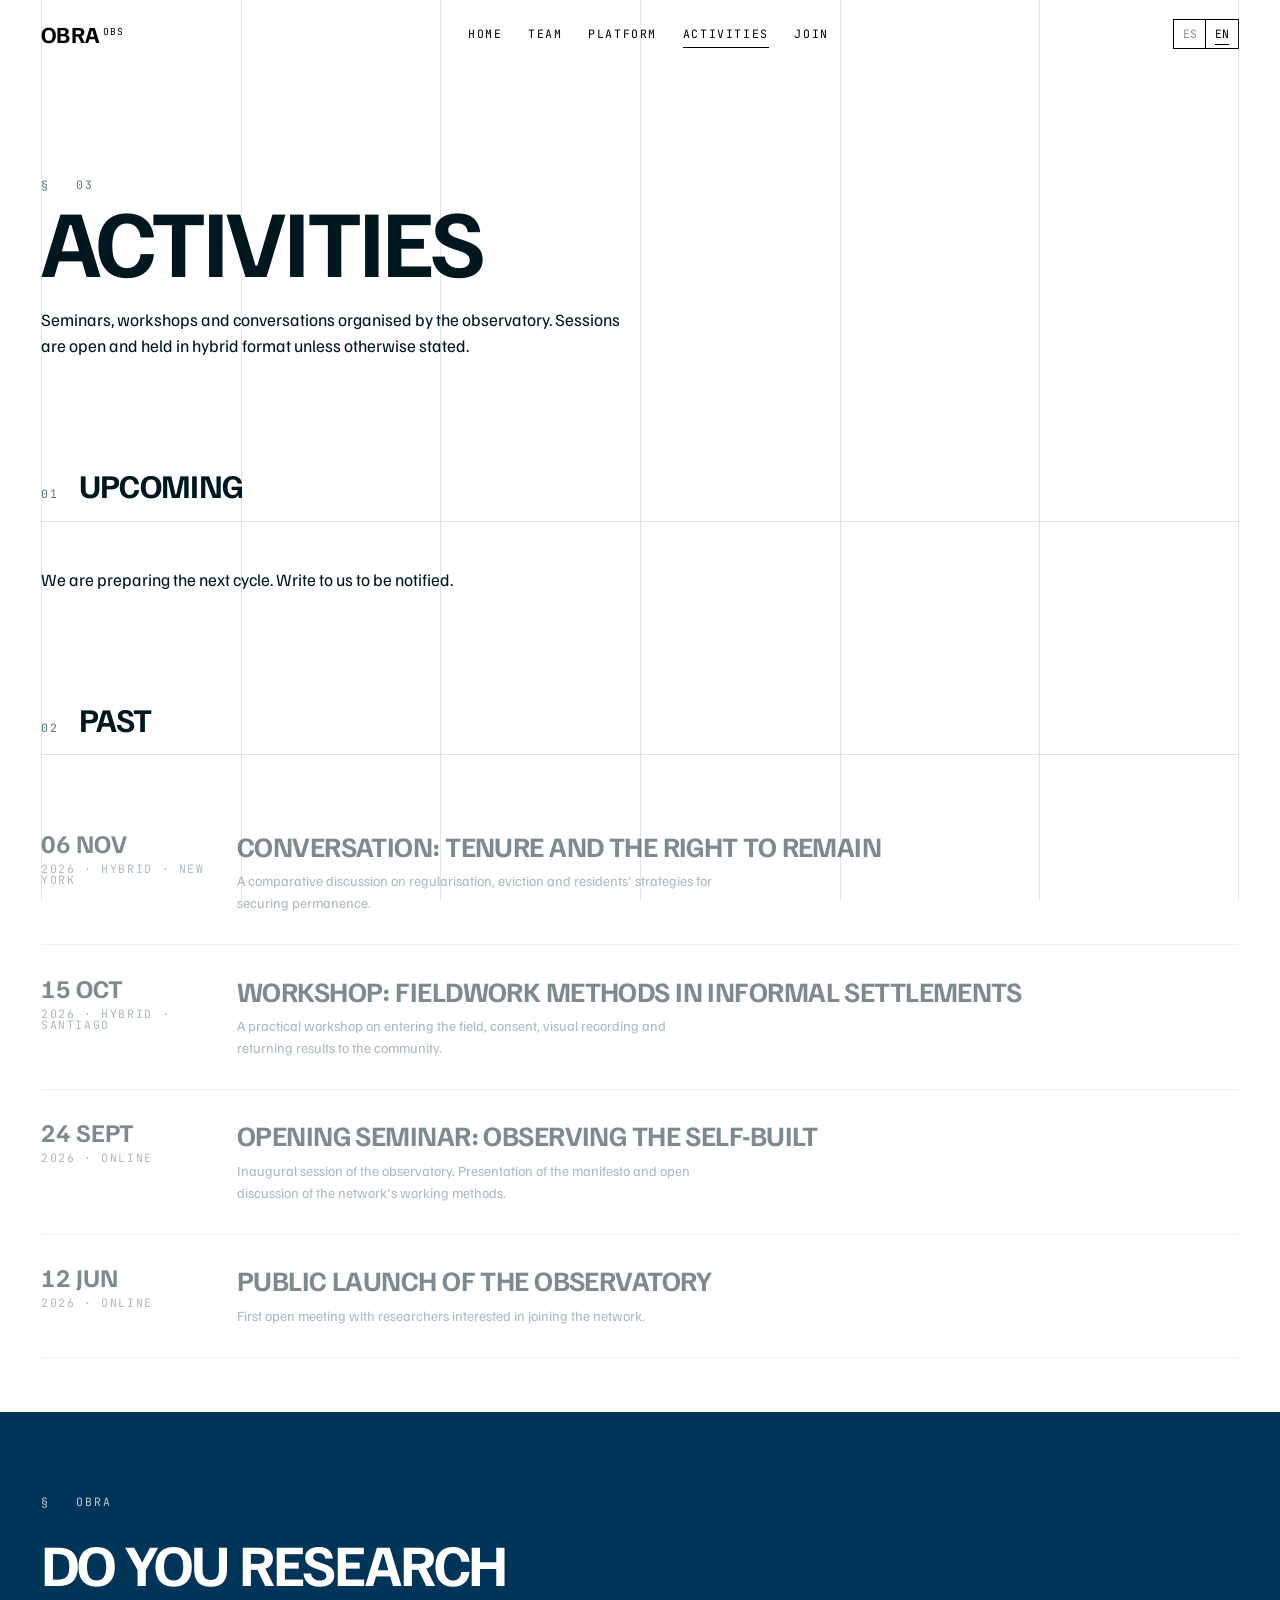
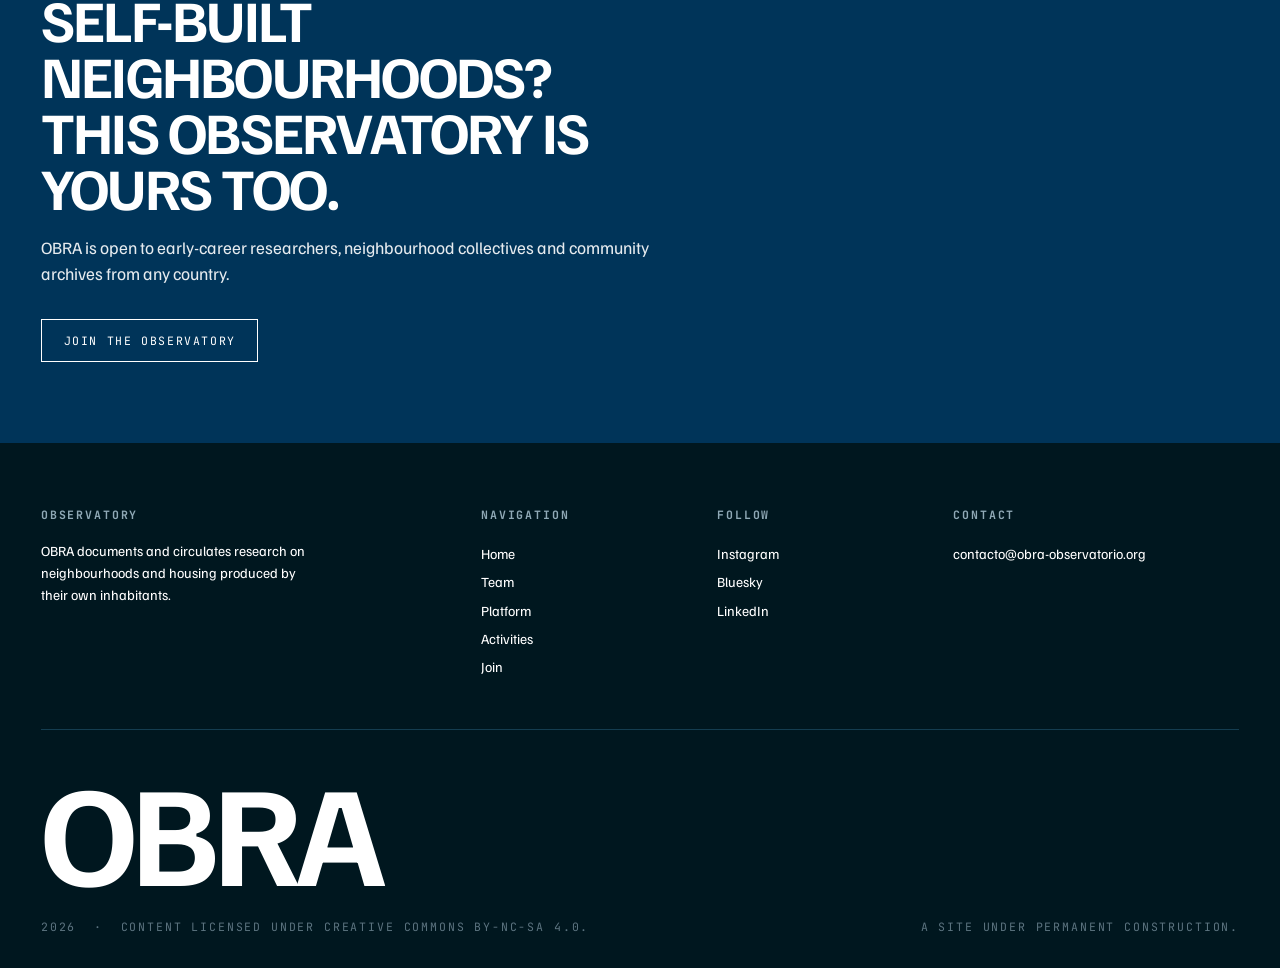
==== actividades.html @ f78a41e7 "Add files via upload" ====
<!DOCTYPE html>
<html lang="es">
<head>
  <meta charset="utf-8">
  <meta name="viewport" content="width=device-width, initial-scale=1">
  <title>Actividades · OBRA</title>
  <meta name="description" content="Seminarios, talleres y conversatorios del observatorio OBRA.">
  <meta name="theme-color" content="#00171F">
  <meta property="og:type" content="website">
  <meta property="og:title" content="Actividades · OBRA">
  <meta property="og:description" content="Seminarios, talleres y conversatorios del observatorio OBRA.">
  <meta property="og:site_name" content="OBRA">
  <link rel="icon" href="data:image/svg+xml,%3Csvg xmlns=%27http://www.w3.org/2000/svg%27 viewBox=%270 0 100 100%27%3E%3Crect width=%27100%27 height=%27100%27 fill=%27%2300171F%27/%3E%3Crect x=%2718%27 y=%2734%27 width=%2764%27 height=%2740%27 fill=%27none%27 stroke=%27%23007EA7%27 stroke-width=%278%27/%3E%3C/svg%3E">
  <link rel="preload" href="assets/fonts/familjen-grotesk-var.woff2" as="font" type="font/woff2" crossorigin>
  <link rel="preload" href="assets/fonts/jetbrains-mono-var.woff2" as="font" type="font/woff2" crossorigin>
  <link rel="stylesheet" href="assets/css/style.css">
</head>
<body data-page="activities">
  <a class="skip-link" href="#main" data-i18n="skip">Ir al contenido</a>
  <div class="grid-lines" aria-hidden="true"><span></span><span></span><span></span><span></span><span></span><span></span></div>
  <header class="site-header">
    <div class="wrap">
      <a class="brand" href="index.html">Obra<sup>obs</sup></a>
      <nav class="nav" id="site-nav" data-open="false" aria-label="Principal">
        <a href="index.html" data-i18n="nav.home">Inicio</a>
        <a href="equipo.html" data-i18n="nav.team">Equipo</a>
        <a href="plataforma.html" data-i18n="nav.platform">Plataforma</a>
        <a href="actividades.html" data-i18n="nav.activities" aria-current="page">Actividades</a>
        <a href="unete.html" data-i18n="nav.join">Únete</a>
      </nav>
      <div class="header-tools">
        <div class="lang" role="group" aria-label="Idioma / Language">
          <button type="button" data-lang-btn="es" aria-pressed="true">ES</button>
          <button type="button" data-lang-btn="en" aria-pressed="false">EN</button>
        </div>
        <button class="nav-toggle" type="button" aria-expanded="false" aria-controls="site-nav" data-i18n="nav.menu">Menú</button>
      </div>
    </div>
  </header>
  <main id="main">
    <section class="page-head wrap">
      <p class="meta">§ &nbsp; 03</p>
      <h1 class="display h-xxl" data-i18n="activities.title">Actividades</h1>
      <p class="lede" data-i18n="activities.lede"></p>
    </section>

    <section class="section section--tight">
      <div class="wrap">
        <div class="section-head">
          <p class="meta">01</p>
          <h2 class="display h-lg" data-i18n="activities.next"></h2>
        </div>
        <div id="activities-upcoming"></div>
      </div>
    </section>

    <section class="section section--tight">
      <div class="wrap">
        <div class="section-head">
          <p class="meta">02</p>
          <h2 class="display h-lg" data-i18n="activities.past"></h2>
        </div>
        <div id="activities-past"></div>
      </div>
    </section>
  </main>
  <section class="cta">
    <div class="wrap">
      <p class="meta" style="color:inherit;opacity:.75">§ &nbsp; OBRA</p>
      <h2 class="display h-xl" data-i18n="cta.title" style="margin-top:1.5rem">¿Investigas barrios autoconstruidos?</h2>
      <p class="lede" style="color:inherit;margin-top:1.25rem;opacity:.9" data-i18n="cta.text"></p>
      <a class="btn" href="unete.html" data-i18n="cta.btn">Súmate al observatorio</a>
    </div>
  </section>

  <footer class="site-footer">
    <div class="wrap">
      <div class="footer-grid">
        <div>
          <h4 data-i18n="footer.about.h">Observatorio</h4>
          <p style="font-size:.875rem;max-width:34ch" data-i18n="footer.about.p"></p>
        </div>
        <div>
          <h4 data-i18n="footer.nav.h">Navegación</h4>
          <ul>
            <li><a href="index.html" data-i18n="nav.home">Inicio</a></li>
            <li><a href="equipo.html" data-i18n="nav.team">Equipo</a></li>
            <li><a href="plataforma.html" data-i18n="nav.platform">Plataforma</a></li>
            <li><a href="actividades.html" data-i18n="nav.activities">Actividades</a></li>
            <li><a href="unete.html" data-i18n="nav.join">Únete</a></li>
          </ul>
        </div>
        <div>
          <h4 data-i18n="footer.follow.h">Seguir</h4>
          <ul id="footer-social"></ul>
        </div>
        <div>
          <h4 data-i18n="footer.contact.h">Contacto</h4>
          <ul>
            <li><a data-contact-email href="#">contacto@obra-observatorio.org</a></li>
          </ul>
        </div>
      </div>
      <div class="footer-mark" aria-hidden="true">Obra</div>
      <div class="footer-legal">
        <p class="meta"><span id="footer-year">2026</span> &nbsp;·&nbsp; <span data-i18n="footer.rights"></span></p>
        <p class="meta" data-i18n="footer.credit"></p>
      </div>
    </div>
  </footer>

  <script src="assets/js/content.js"></script>
  <script src="assets/js/main.js"></script>
</body>
</html>
---- assets/css/style.css ----
/* --------------------------------------------------------------------------
   0. TIPOGRAFÍAS (alojadas en el propio sitio, sin depender de terceros)

   Familjen Grotesk, de Familjen (distribuida por Fontshare), para títulos
   y texto. Es una fuente variable: un solo archivo cubre de 400 a 700.
   JetBrains Mono para las etiquetas técnicas en versalitas.
   -------------------------------------------------------------------------- */
@font-face {
  font-family: "Familjen Grotesk";
  src: url("../fonts/familjen-grotesk-var.woff2") format("woff2-variations");
  font-weight: 400 700;
  font-display: swap;
  unicode-range: U+0000-00FF, U+0131, U+0152-0153, U+02BB-02BC, U+02C6, U+02DA,
    U+02DC, U+0304, U+0308, U+0329, U+2000-206F, U+20AC, U+2122, U+2191, U+2193,
    U+2212, U+2215, U+FEFF, U+FFFD;
}
@font-face {
  font-family: "Familjen Grotesk";
  src: url("../fonts/familjen-grotesk-var-ext.woff2") format("woff2-variations");
  font-weight: 400 700;
  font-display: swap;
  unicode-range: U+0100-02BA, U+02BD-02C5, U+02C7-02CC, U+02CE-02D7, U+02DD-02FF,
    U+0304, U+0308, U+0329, U+1D00-1DBF, U+1E00-1E9F, U+1EF2-1EFF, U+2020,
    U+20A0-20AB, U+20AD-20C0, U+2113, U+2C60-2C7F, U+A720-A7FF;
}
@font-face {
  font-family: "JetBrains Mono";
  src: url("../fonts/jetbrains-mono-var.woff2") format("woff2-variations");
  font-weight: 100 800;
  font-display: swap;
  unicode-range: U+0000-00FF, U+0131, U+0152-0153, U+02BB-02BC, U+02C6, U+02DA,
    U+02DC, U+0304, U+0308, U+0329, U+2000-206F, U+20AC, U+2122, U+2191, U+2193,
    U+2212, U+2215, U+FEFF, U+FFFD;
}
@font-face {
  font-family: "JetBrains Mono";
  src: url("../fonts/jetbrains-mono-var-ext.woff2") format("woff2-variations");
  font-weight: 100 800;
  font-display: swap;
  unicode-range: U+0100-02BA, U+02BD-02C5, U+02C7-02CC, U+02CE-02D7, U+02DD-02FF,
    U+0304, U+0308, U+0329, U+1D00-1DBF, U+1E00-1E9F, U+1EF2-1EFF, U+2020,
    U+20A0-20AB, U+20AD-20C0, U+2113, U+2C60-2C7F, U+A720-A7FF;
}

/* --------------------------------------------------------------------------
   1. VARIABLES
   -------------------------------------------------------------------------- */
:root {
  /* Color
     --------------------------------------------------------------------
     paper      #FFFFFF  Blanco, fondo general
     ink        #00171F  Ink Black, texto y secciones oscuras
     deep       #003459  Deep Space Blue, franja de llamado a la acción
     accent     #007EA7  Cerulean, detalles sobre fondo claro
     accent-lt  #00A8E8  Cerulean claro, detalles sobre fondo oscuro
                         (necesario para que el azul se lea sobre el negro)
     -------------------------------------------------------------------- */
  --paper:      #FFFFFF;
  --paper-2:    #EDF3F6;
  --ink:        #00171F;
  --deep:       #003459;
  --accent:     #007EA7;
  --accent-lt:  #00A8E8;
  --muted:      #5C7480;
  --muted-dk:   #8FA9B6;
  --line:       #D8E2E8;
  --line-dk:    #143D50;

  /* Tipografía */
  --display: "Familjen Grotesk", "Helvetica Neue", Arial, sans-serif;
  --body:    "Familjen Grotesk", "Helvetica Neue", Arial, sans-serif;
  --mono:    "JetBrains Mono", ui-monospace, "SF Mono", Menlo, monospace;

  /* Escala fluida */
  --fs-mega:  clamp(3.5rem, 16vw, 15rem);
  --fs-xxl:   clamp(2.6rem, 7.5vw, 6.5rem);
  --fs-xl:    clamp(2rem, 4.6vw, 3.8rem);
  --fs-lg:    clamp(1.5rem, 2.6vw, 2.2rem);
  --fs-md:    clamp(1.05rem, 1.35vw, 1.28rem);
  --fs-base:  1rem;
  --fs-sm:    0.875rem;
  --fs-xs:    0.72rem;

  /* Ritmo */
  --gutter:   clamp(1.15rem, 3.2vw, 3rem);
  --section:  clamp(4.5rem, 11vh, 9rem);
  --maxw:     1680px;
  --header-h: 68px;

  /* Movimiento */
  --ease: cubic-bezier(0.16, 0.84, 0.44, 1);
}

/* --------------------------------------------------------------------------
   2. RESET
   -------------------------------------------------------------------------- */
*, *::before, *::after { box-sizing: border-box; }

html {
  -webkit-text-size-adjust: 100%;
  scroll-behavior: smooth;
}

body {
  margin: 0;
  background: var(--paper);
  color: var(--ink);
  font-family: var(--body);
  font-size: var(--fs-base);
  line-height: 1.55;
  font-synthesis: none;
  -webkit-font-smoothing: antialiased;
  overflow-x: hidden;
}

img, svg { display: block; max-width: 100%; }
a { color: inherit; text-decoration: none; }
button { font: inherit; color: inherit; background: none; border: 0; cursor: pointer; }
h1, h2, h3, h4, p, figure, ul, ol { margin: 0; }
ul, ol { list-style: none; padding: 0; }

::selection { background: var(--accent); color: var(--paper); }

/* --------------------------------------------------------------------------
   3. UTILIDADES DE LAYOUT
   -------------------------------------------------------------------------- */
.wrap {
  width: 100%;
  max-width: var(--maxw);
  margin-inline: auto;
  padding-inline: var(--gutter);
}

.section { padding-block: var(--section); position: relative; }
.section--tight { padding-block: clamp(3rem, 6vh, 5rem); }
.section--dark { background: var(--ink); color: var(--paper); }
.section--dark ::selection { background: var(--paper); color: var(--ink); }

.rule { height: 1px; background: var(--line); border: 0; margin: 0; }
.section--dark .rule { background: var(--line-dk); }

/* Grilla de fondo, hairlines verticales */
.grid-lines {
  position: fixed;
  inset: 0;
  z-index: 0;
  pointer-events: none;
  max-width: var(--maxw);
  margin-inline: auto;
  padding-inline: var(--gutter);
  display: grid;
  grid-template-columns: repeat(6, 1fr);
}
.grid-lines span { border-left: 1px solid rgba(0, 52, 89, 0.13); }
.grid-lines span:last-child { border-right: 1px solid rgba(0, 52, 89, 0.13); }
@media (max-width: 800px) { .grid-lines { grid-template-columns: repeat(3, 1fr); } }

/* --------------------------------------------------------------------------
   4. TIPOGRAFÍA
   -------------------------------------------------------------------------- */
.display {
  font-family: var(--display);
  font-weight: 700;
  line-height: 0.95;
  letter-spacing: -0.03em;
  text-transform: uppercase;
}

.h-mega { font-size: var(--fs-mega); }
.h-xxl  { font-size: var(--fs-xxl); }
.h-xl   { font-size: var(--fs-xl); }
.h-lg   { font-size: var(--fs-lg); line-height: 1.08; letter-spacing: -0.02em; }

.lede {
  font-size: var(--fs-md);
  line-height: 1.5;
  max-width: 62ch;
  color: var(--ink);
}
.section--dark .lede { color: var(--paper); }

.meta {
  font-family: var(--mono);
  font-size: var(--fs-xs);
  letter-spacing: 0.16em;
  text-transform: uppercase;
  color: var(--muted);
}
.section--dark .meta { color: var(--muted-dk); }

.accent { color: var(--accent); }

.section-head {
  display: flex;
  align-items: baseline;
  gap: 1.25rem;
  flex-wrap: wrap;
  padding-bottom: 1.1rem;
  border-bottom: 1px solid var(--line);
  margin-bottom: clamp(2rem, 5vh, 3.5rem);
}
.section--dark .section-head { border-bottom-color: var(--line-dk); }
.section-head .meta { flex: 0 0 auto; }
.section-head h2 { flex: 1 1 auto; }

/* --------------------------------------------------------------------------
   5. HEADER
   -------------------------------------------------------------------------- */
.site-header {
  position: fixed;
  top: 0; left: 0; right: 0;
  z-index: 100;
  height: var(--header-h);
  display: flex;
  align-items: center;
  mix-blend-mode: difference;
  color: #fff;
  -webkit-font-smoothing: antialiased;
}
.site-header .wrap {
  display: flex;
  align-items: center;
  justify-content: space-between;
  gap: 1rem;
}

.brand {
  font-family: var(--display);
  font-weight: 700;
  font-size: 1.45rem;
  letter-spacing: 0.02em;
  line-height: 1;
  text-transform: uppercase;
}
.brand sup {
  font-family: var(--mono);
  font-size: 0.42em;
  letter-spacing: 0.1em;
  vertical-align: super;
  font-weight: 400;
  margin-left: 0.35em;
}

.nav { display: flex; align-items: center; gap: clamp(0.9rem, 2vw, 2rem); }
.nav a {
  font-family: var(--mono);
  font-size: var(--fs-xs);
  letter-spacing: 0.14em;
  text-transform: uppercase;
  padding-block: 0.4rem;
  position: relative;
}
.nav a::after {
  content: "";
  position: absolute;
  left: 0; bottom: 0.1rem;
  width: 100%; height: 1px;
  background: currentColor;
  transform: scaleX(0);
  transform-origin: left;
  transition: transform 0.35s var(--ease);
}
.nav a:hover::after, .nav a[aria-current="page"]::after { transform: scaleX(1); }

.lang {
  display: flex;
  align-items: center;
  font-family: var(--mono);
  font-size: var(--fs-xs);
  letter-spacing: 0.12em;
  border: 1px solid currentColor;
}
.lang button {
  padding: 0.3rem 0.55rem;
  opacity: 0.45;
  transition: opacity 0.25s;
  position: relative;
}
.lang button + button { border-left: 1px solid currentColor; }
.lang button[aria-pressed="true"] { opacity: 1; }
.lang button[aria-pressed="true"]::after {
  content: "";
  position: absolute;
  left: 0.55rem; right: 0.55rem; bottom: 0.16rem;
  height: 1px;
  background: currentColor;
}
.lang button:hover { opacity: 1; }

.header-tools { display: flex; align-items: center; gap: 0.75rem; }

.nav-toggle { display: none; }

@media (max-width: 900px) {
  .nav-toggle {
    display: block;
    font-family: var(--mono);
    font-size: var(--fs-xs);
    letter-spacing: 0.14em;
    text-transform: uppercase;
    border: 1px solid currentColor;
    padding: 0.3rem 0.6rem;
  }
  .nav {
    position: fixed;
    inset: 0;
    z-index: 1;
    background: var(--ink);
    color: var(--paper);
    flex-direction: column;
    justify-content: center;
    gap: 1.5rem;
    transform: translateY(-100%);
    transition: transform 0.5s var(--ease);
    mix-blend-mode: normal;
  }
  /* La marca y los controles quedan por encima del panel desplegado
     para que el botón de cierre siga siendo pulsable. */
  .brand, .header-tools { position: relative; z-index: 2; }
  .nav[data-open="true"] { transform: translateY(0); }
  .nav a { font-size: 1.5rem; font-family: var(--display); letter-spacing: 0; text-transform: uppercase; }
  body[data-nav="open"] .site-header { mix-blend-mode: normal; color: var(--paper); }
}

/* --------------------------------------------------------------------------
   6. HERO
   -------------------------------------------------------------------------- */
.hero {
  min-height: 100svh;
  padding-top: calc(var(--header-h) + 2rem);
  padding-bottom: 2rem;
  display: flex;
  flex-direction: column;
  justify-content: space-between;
  position: relative;
  overflow: hidden;
}

.hero__type {
  font-family: var(--display);
  font-weight: 700;
  font-size: clamp(5rem, 38vw, 41rem);
  line-height: 0.80;
  letter-spacing: -0.045em;
  text-transform: uppercase;
  margin-block: auto;
}
.hero__type span { display: block; }

.hero__top {
  display: grid;
  grid-template-columns: repeat(12, 1fr);
  gap: 1rem;
  align-items: start;
}
.hero__top .meta:nth-child(1) { grid-column: 1 / span 4; }
.hero__top .meta:nth-child(2) { grid-column: 5 / span 4; }
.hero__top .meta:nth-child(3) { grid-column: 9 / span 4; text-align: right; }

.hero__bottom {
  display: grid;
  grid-template-columns: repeat(12, 1fr);
  gap: 1.5rem;
  align-items: end;
  padding-top: 1.25rem;
  border-top: 1px solid var(--line);
}
.hero__bottom .lede { grid-column: 1 / span 6; }
.hero__bottom .hero__scroll { grid-column: 10 / span 3; text-align: right; }

@media (max-width: 800px) {
  .hero__top .meta:nth-child(1) { grid-column: 1 / span 12; }
  .hero__top .meta:nth-child(2),
  .hero__top .meta:nth-child(3) { display: none; }
  .hero__bottom .lede { grid-column: 1 / span 12; }
  .hero__bottom .hero__scroll { grid-column: 1 / span 12; text-align: left; }
}

.hero__scroll span {
  display: inline-block;
  animation: bob 2.4s var(--ease) infinite;
}
@keyframes bob { 0%,100% { transform: translateY(0); } 50% { transform: translateY(6px); } }

/* --------------------------------------------------------------------------
   7. MARQUEE
   -------------------------------------------------------------------------- */
.marquee {
  border-block: 1px solid var(--line);
  padding-block: 0.85rem;
  overflow: hidden;
  white-space: nowrap;
  background: var(--accent);
  color: var(--paper);
  border-color: var(--accent);
}
.marquee__track {
  display: inline-flex;
  gap: 2.5rem;
  animation: slide 38s linear infinite;
  font-family: var(--mono);
  font-size: var(--fs-xs);
  letter-spacing: 0.2em;
  text-transform: uppercase;
}
.marquee__track > span { flex: 0 0 auto; }
@keyframes slide { from { transform: translateX(0); } to { transform: translateX(-50%); } }

/* --------------------------------------------------------------------------
   8. MANIFIESTO
   -------------------------------------------------------------------------- */
.manifesto { counter-reset: thesis; }

.thesis {
  display: grid;
  grid-template-columns: 5rem 1fr;
  gap: clamp(1rem, 3vw, 3rem);
  padding-block: clamp(2rem, 4.5vh, 3.25rem);
  border-top: 1px solid var(--line-dk);
  align-items: start;
}
.thesis:last-child { border-bottom: 1px solid var(--line-dk); }
.thesis__num {
  font-family: var(--mono);
  font-size: var(--fs-xs);
  letter-spacing: 0.16em;
  color: var(--accent-lt);
  padding-top: 0.6rem;
}
.thesis h3 {
  font-family: var(--display);
  font-weight: 700;
  font-size: clamp(1.55rem, 3.1vw, 2.6rem);
  line-height: 1.1;
  letter-spacing: -0.025em;
  text-transform: uppercase;
  margin-bottom: 0.85rem;
}
.thesis p { color: var(--muted-dk); max-width: 60ch; }

@media (max-width: 700px) {
  .thesis { grid-template-columns: 1fr; gap: 0.5rem; }
  .thesis__num { padding-top: 0; }
}

/* --------------------------------------------------------------------------
   9. TARJETAS Y GRILLAS DE CONTENIDO
   -------------------------------------------------------------------------- */
.cols-3 {
  display: grid;
  grid-template-columns: repeat(3, 1fr);
  gap: 1px;
  background: var(--line);
  border: 1px solid var(--line);
}
.cols-3 > * { background: var(--paper); padding: clamp(1.5rem, 3vw, 2.4rem); }
@media (max-width: 900px) { .cols-3 { grid-template-columns: 1fr; } }

.axiom h3 {
  font-family: var(--display);
  font-weight: 700;
  font-size: 1.35rem;
  text-transform: uppercase;
  letter-spacing: -0.015em;
  margin-block: 0.9rem 0.6rem;
}
.axiom p { color: var(--muted); font-size: var(--fs-sm); }

/* Índice tipo lista (Plataforma, Actividades) */
.index { border-top: 1px solid var(--line); }

.entry {
  display: grid;
  grid-template-columns: 6.5rem 1fr 12rem 8rem;
  gap: 1.5rem;
  align-items: baseline;
  padding-block: 1.5rem;
  border-bottom: 1px solid var(--line);
  transition: background 0.3s var(--ease), padding 0.3s var(--ease), color 0.3s var(--ease);
}
.entry:hover { background: var(--ink); color: var(--paper); padding-inline: 1.25rem; }
.entry:hover .meta, .entry:hover .entry__desc { color: var(--muted-dk); }
.entry:hover .entry__tag { border-color: var(--paper); }

.entry__year { font-family: var(--mono); font-size: var(--fs-sm); }
.entry__title {
  font-family: var(--display);
  font-weight: 700;
  font-size: clamp(1.15rem, 1.9vw, 1.7rem);
  line-height: 1.14;
  letter-spacing: -0.02em;
  text-transform: uppercase;
}
.entry__desc { color: var(--muted); font-size: var(--fs-sm); margin-top: 0.4rem; max-width: 58ch; }
.entry__tag {
  justify-self: start;
  font-family: var(--mono);
  font-size: var(--fs-xs);
  letter-spacing: 0.12em;
  text-transform: uppercase;
  border: 1px solid var(--line);
  padding: 0.22rem 0.55rem;
  transition: border-color 0.3s;
}
.entry__go { font-family: var(--mono); font-size: var(--fs-sm); text-align: right; }

@media (max-width: 1000px) {
  .entry { grid-template-columns: 4.5rem 1fr; }
  .entry__tag { grid-column: 2; justify-self: start; }
  .entry__go { display: none; }
}

/* Filtros */
.filters { display: flex; flex-wrap: wrap; gap: 0.5rem; margin-bottom: 2rem; }
.filters button {
  font-family: var(--mono);
  font-size: var(--fs-xs);
  letter-spacing: 0.12em;
  text-transform: uppercase;
  border: 1px solid var(--line);
  padding: 0.4rem 0.8rem;
  transition: all 0.25s var(--ease);
}
.filters button:hover { border-color: var(--ink); }
.filters button[aria-pressed="true"] { background: var(--ink); color: var(--paper); border-color: var(--ink); }

.block-note {
  border: 1px solid var(--line);
  padding: clamp(1.6rem, 3vw, 2.6rem);
  max-width: 46rem;
}
.block-note h3 {
  font-family: var(--display);
  font-weight: 700;
  font-size: 1.35rem;
  text-transform: uppercase;
  letter-spacing: -0.015em;
  margin-block: 0.9rem 0.6rem;
}
.block-note p { color: var(--muted); font-size: var(--fs-sm); max-width: 52ch; }

/* --------------------------------------------------------------------------
   10. EQUIPO
   -------------------------------------------------------------------------- */
.people {
  display: grid;
  grid-template-columns: repeat(3, 1fr);
  border-top: 1px solid var(--line);
  border-left: 1px solid var(--line);
}
@media (max-width: 1100px) { .people { grid-template-columns: repeat(2, 1fr); } }
@media (max-width: 700px)  { .people { grid-template-columns: 1fr; } }
.person { border-right: 1px solid var(--line); border-bottom: 1px solid var(--line); }
.person { background: var(--paper); padding: clamp(1.4rem, 2.5vw, 2rem); display: flex; flex-direction: column; gap: 1rem; }

.person__portrait {
  aspect-ratio: 4 / 3;
  background: var(--paper-2);
  border: 1px solid var(--line);
  position: relative;
  overflow: hidden;
}
.person__portrait svg { width: 100%; height: 100%; }

.person__name {
  font-family: var(--display);
  font-weight: 700;
  font-size: 1.45rem;
  text-transform: uppercase;
  letter-spacing: -0.02em;
  line-height: 1.06;
}
.person__role { font-size: var(--fs-sm); color: var(--muted); }
.person__bio { font-size: var(--fs-sm); }
.person__works { border-top: 1px solid var(--line); padding-top: 0.8rem; margin-top: auto; }
.person__works li { font-size: var(--fs-sm); padding-block: 0.3rem; border-bottom: 1px dotted var(--line); }
.person__works li:last-child { border-bottom: 0; }
.person__links { display: flex; gap: 0.8rem; flex-wrap: wrap; }
.person__links a {
  font-family: var(--mono);
  font-size: var(--fs-xs);
  letter-spacing: 0.1em;
  text-transform: uppercase;
  border-bottom: 1px solid var(--accent);
  padding-bottom: 2px;
}
.person__links a:hover { color: var(--accent); }

.person--open {
  background: var(--ink);
  color: var(--paper);
  justify-content: center;
  align-items: flex-start;
  gap: 1.2rem;
}
.person--open .person__role { color: var(--muted-dk); }
.person--open .btn:hover { background: var(--paper); color: var(--ink); }

/* --------------------------------------------------------------------------
   11. ACTIVIDADES
   -------------------------------------------------------------------------- */
.event {
  display: grid;
  grid-template-columns: 10.5rem 1fr 10rem;
  gap: 1.75rem;
  padding-block: 1.9rem;
  border-bottom: 1px solid var(--line);
  align-items: start;
}
.event__date {
  font-family: var(--display);
  font-weight: 700;
  font-size: 1.6rem;
  line-height: 1;
  text-transform: uppercase;
}
.event__date small { display: block; font-family: var(--mono); font-size: var(--fs-xs); font-weight: 400; letter-spacing: 0.14em; color: var(--muted); margin-top: 0.4rem; }
.event__title { font-family: var(--display); font-weight: 700; font-size: clamp(1.25rem, 2.2vw, 1.9rem); text-transform: uppercase; letter-spacing: -0.02em; line-height: 1.1; }
.event__desc { color: var(--muted); font-size: var(--fs-sm); margin-top: 0.55rem; max-width: 60ch; }
.event__cta { text-align: right; }
.event--past { opacity: 0.5; }

@media (max-width: 900px) {
  .event { grid-template-columns: 1fr; gap: 0.75rem; }
  .event__cta { text-align: left; }
}

/* --------------------------------------------------------------------------
   12. BOTONES
   -------------------------------------------------------------------------- */
.btn {
  display: inline-flex;
  align-items: center;
  gap: 0.6rem;
  font-family: var(--mono);
  font-size: var(--fs-xs);
  letter-spacing: 0.14em;
  text-transform: uppercase;
  border: 1px solid currentColor;
  padding: 0.75rem 1.35rem;
  transition: background 0.3s var(--ease), color 0.3s var(--ease);
}
.btn:hover { background: var(--ink); color: var(--paper); }
.btn--accent { background: var(--accent); border-color: var(--accent); color: var(--paper); }
.btn--accent:hover { background: var(--ink); border-color: var(--ink); }
.section--dark .btn:hover { background: var(--paper); color: var(--ink); }

/* --------------------------------------------------------------------------
   13. FORMULARIO
   -------------------------------------------------------------------------- */
.form-layout {
  display: grid;
  grid-template-columns: 1fr 1.15fr;
  gap: clamp(2rem, 6vw, 5rem);
  align-items: start;
}
@media (max-width: 900px) { .form-layout { grid-template-columns: 1fr; } }

.form { display: grid; gap: 1.9rem; max-width: 42rem; }
.field { display: grid; gap: 0.45rem; }
.field label {
  font-family: var(--mono);
  font-size: var(--fs-xs);
  letter-spacing: 0.14em;
  text-transform: uppercase;
  color: var(--muted);
}
.field input, .field textarea, .field select {
  font-family: var(--body);
  font-size: var(--fs-base);
  color: var(--ink);
  background: transparent;
  border: 0;
  border-bottom: 1px solid var(--line);
  padding: 0.6rem 0;
  transition: border-color 0.25s;
}
.field input:focus, .field textarea:focus, .field select:focus {
  outline: none;
  border-bottom-color: var(--accent);
}
.field textarea { resize: vertical; min-height: 120px; }
.field--half { display: grid; grid-template-columns: 1fr 1fr; gap: 1.4rem; }
@media (max-width: 600px) { .field--half { grid-template-columns: 1fr; } }

.form__note { font-size: var(--fs-sm); color: var(--muted); }
.form__status { font-family: var(--mono); font-size: var(--fs-sm); }
.form__status[data-state="ok"] { color: var(--accent); }

.aside-block { border-left: 2px solid var(--accent); padding-left: 1.4rem; }
.aside-block h3 { font-family: var(--display); font-weight: 700; text-transform: uppercase; font-size: 1.2rem; margin-bottom: 0.6rem; }
.aside-block + .aside-block { margin-top: 2.2rem; }
.aside-block p { color: var(--muted); font-size: var(--fs-sm); }

/* --------------------------------------------------------------------------
   14. CTA Y FOOTER
   -------------------------------------------------------------------------- */
.cta {
  background: var(--deep);
  color: var(--paper);
  padding-block: clamp(3.5rem, 9vh, 7rem);
}
.cta h2 { max-width: 18ch; }
.cta .btn { border-color: var(--paper); margin-top: 2rem; }
.cta .btn:hover { background: var(--paper); color: var(--deep); }

.site-footer { background: var(--ink); color: var(--paper); padding-block: clamp(3rem, 7vh, 5rem) 2rem; }
.footer-grid {
  display: grid;
  grid-template-columns: 2fr 1fr 1fr 1.4fr;
  gap: 2rem;
  padding-bottom: 3rem;
  border-bottom: 1px solid var(--line-dk);
}
@media (max-width: 900px) { .footer-grid { grid-template-columns: 1fr 1fr; } }
@media (max-width: 560px) { .footer-grid { grid-template-columns: 1fr; } }

.footer-grid h4 { font-family: var(--mono); font-size: var(--fs-xs); letter-spacing: 0.16em; text-transform: uppercase; color: var(--muted-dk); margin-bottom: 1rem; }
.footer-grid li { padding-block: 0.2rem; font-size: var(--fs-sm); }
.footer-grid a:hover { color: var(--accent-lt); }
.footer-mark { font-family: var(--display); font-weight: 700; font-size: clamp(3rem, 12vw, 9rem); line-height: 0.92; letter-spacing: -0.04em; text-transform: uppercase; padding-top: 2rem; }
.footer-legal { display: flex; justify-content: space-between; gap: 1rem; flex-wrap: wrap; padding-top: 1.5rem; }

/* --------------------------------------------------------------------------
   15. PÁGINA INTERIOR: CABECERA
   -------------------------------------------------------------------------- */
.page-head {
  padding-top: calc(var(--header-h) + clamp(4rem, 12vh, 8rem));
  padding-bottom: clamp(2.5rem, 6vh, 4rem);
}
.page-head h1 { margin-bottom: 1.4rem; }
.page-head .lede { max-width: 58ch; }

/* --------------------------------------------------------------------------
   16. REVELADO AL HACER SCROLL
   -------------------------------------------------------------------------- */
[data-reveal] {
  opacity: 0;
  transform: translateY(26px);
  transition: opacity 0.85s var(--ease), transform 0.85s var(--ease);
}
[data-reveal].is-visible { opacity: 1; transform: none; }

@media (prefers-reduced-motion: reduce) {
  html { scroll-behavior: auto; }
  [data-reveal] { opacity: 1; transform: none; transition: none; }
  .marquee__track, .hero__scroll span { animation: none; }
}

/* --------------------------------------------------------------------------
   17. ACCESIBILIDAD
   -------------------------------------------------------------------------- */
.skip-link {
  position: absolute;
  left: -9999px;
  top: 0;
  background: var(--ink);
  color: var(--paper);
  padding: 0.75rem 1.25rem;
  z-index: 200;
  font-family: var(--mono);
  font-size: var(--fs-xs);
  letter-spacing: 0.12em;
  text-transform: uppercase;
}
.skip-link:focus { left: 0; }

:focus-visible { outline: 2px solid var(--accent); outline-offset: 3px; }

.visually-hidden {
  position: absolute; width: 1px; height: 1px;
  padding: 0; margin: -1px; overflow: hidden;
  clip: rect(0 0 0 0); white-space: nowrap; border: 0;
}

/* Oculta el idioma inactivo antes de que corra el JS */
[data-i18n]:empty::before { content: "\200B"; }

main { position: relative; z-index: 1; }
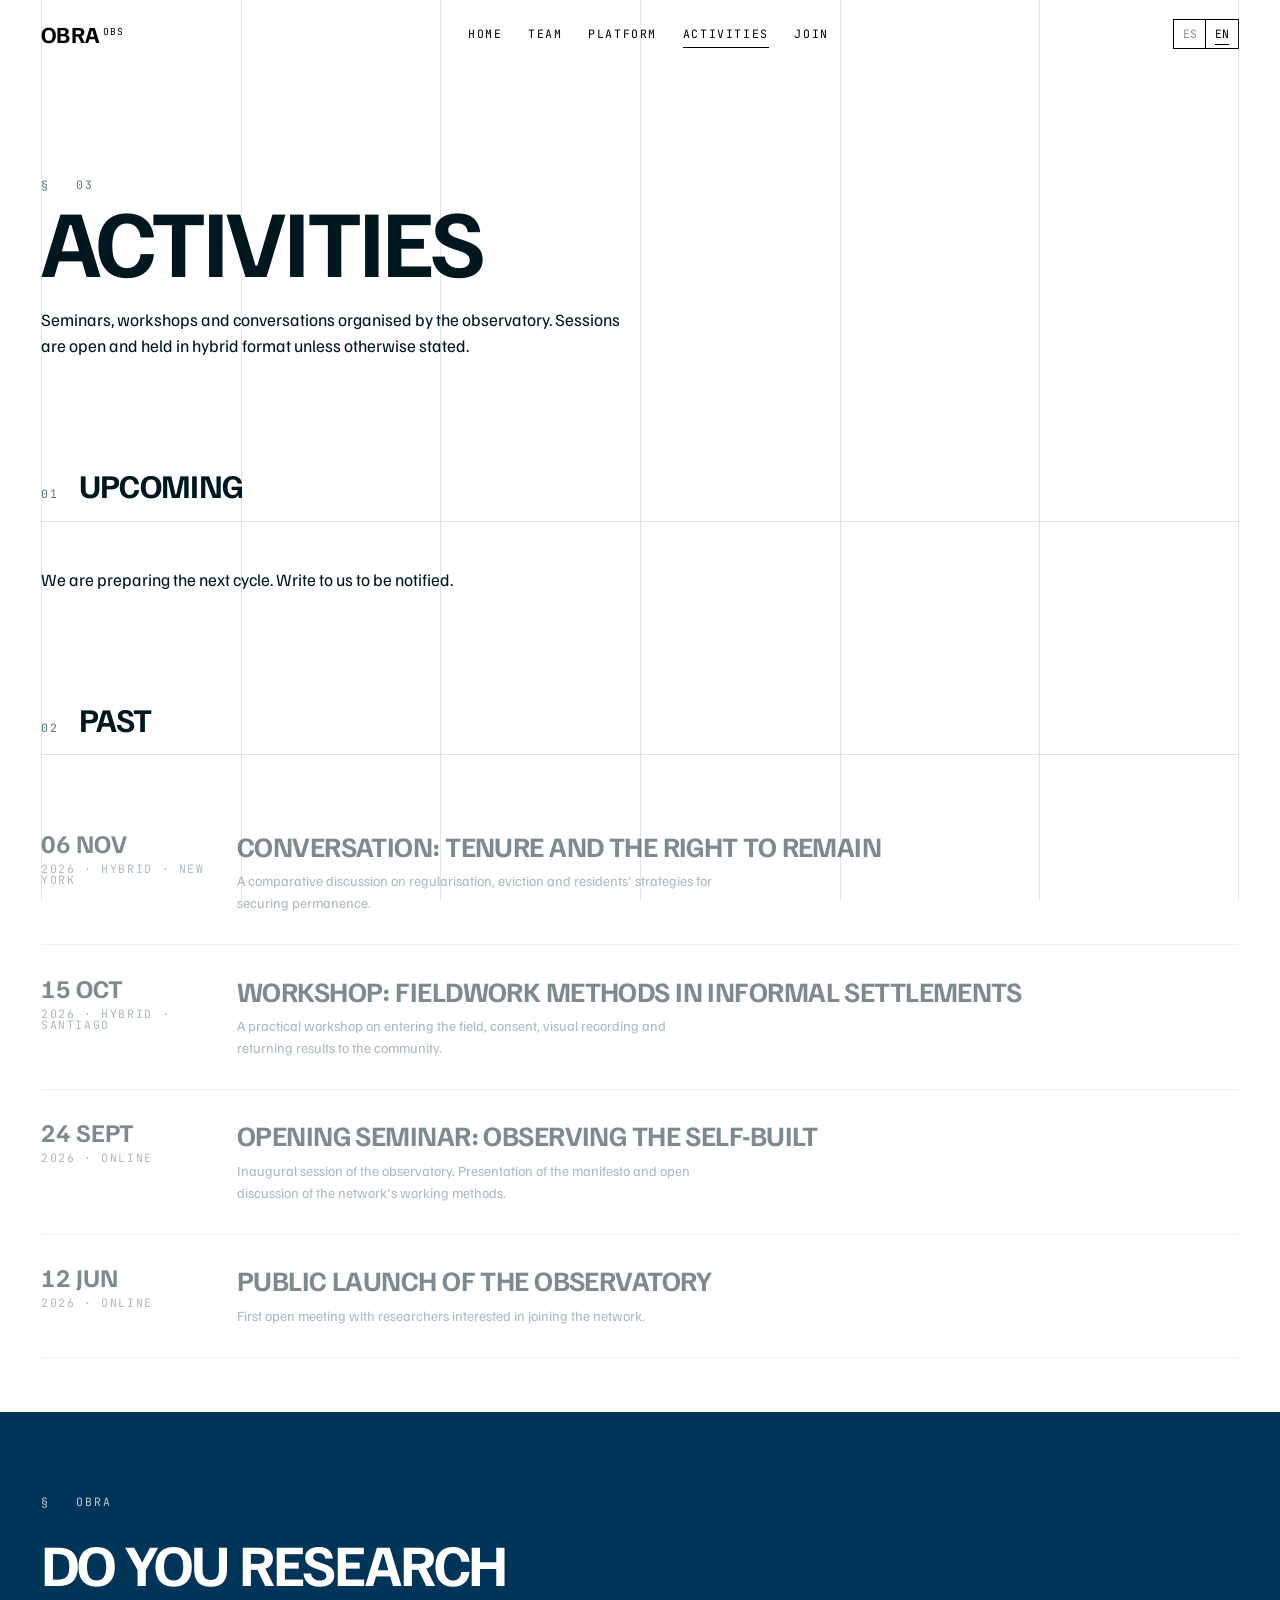
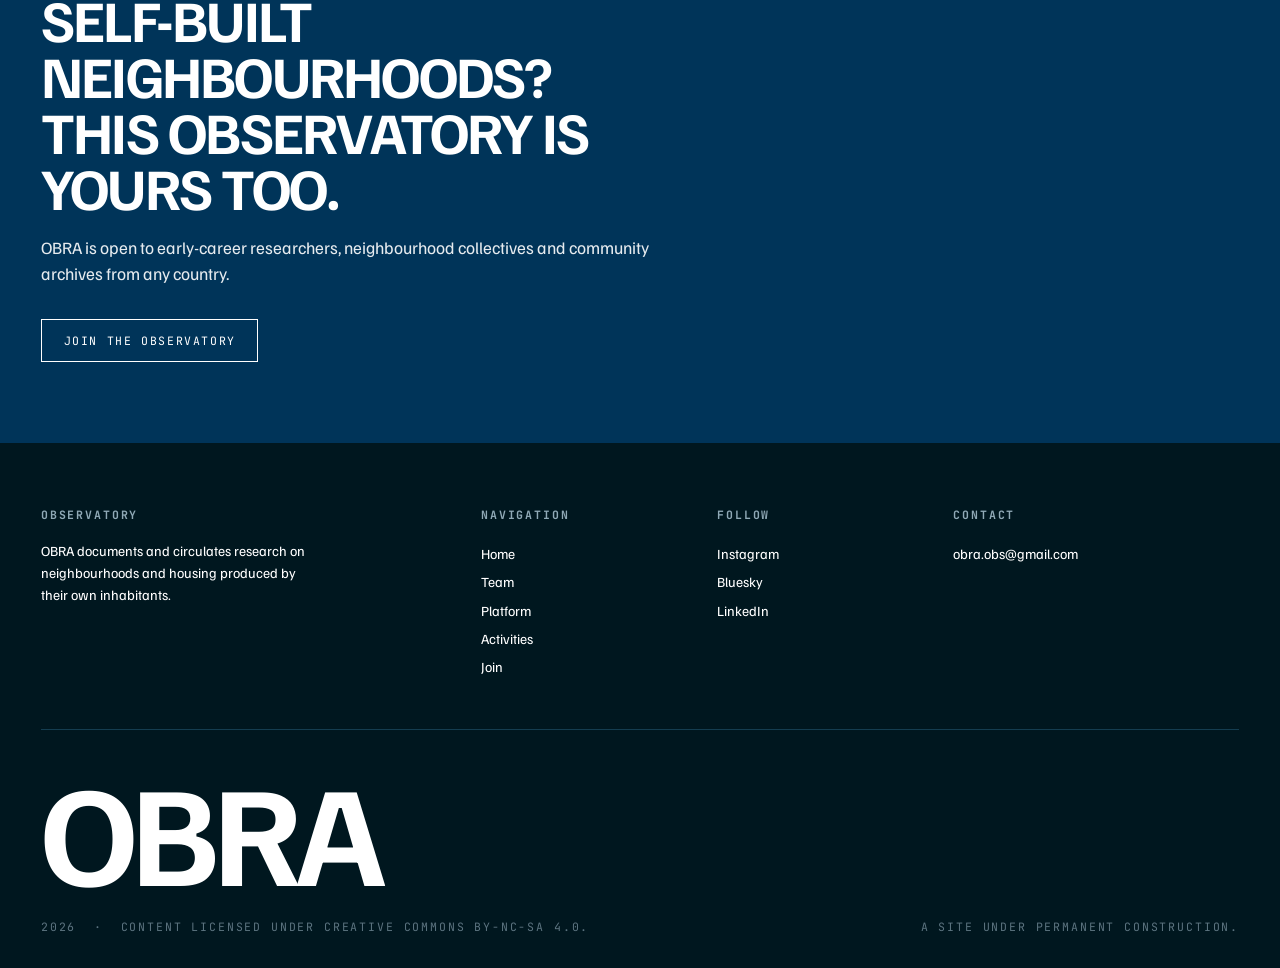
==== commit 0721ab9a: "Add files via upload" ====
--- a/actividades.html
+++ b/actividades.html
@@ -10,7 +10,7 @@
   <meta property="og:title" content="Actividades · OBRA">
   <meta property="og:description" content="Seminarios, talleres y conversatorios del observatorio OBRA.">
   <meta property="og:site_name" content="OBRA">
-  <link rel="icon" href="data:image/svg+xml,%3Csvg xmlns=%27http://www.w3.org/2000/svg%27 viewBox=%270 0 100 100%27%3E%3Crect width=%27100%27 height=%27100%27 fill=%27%2300171F%27/%3E%3Crect x=%2718%27 y=%2734%27 width=%2764%27 height=%2740%27 fill=%27none%27 stroke=%27%23007EA7%27 stroke-width=%278%27/%3E%3C/svg%3E">
+  <link rel="icon" href="data:image/svg+xml,%3Csvg xmlns=%27http://www.w3.org/2000/svg%27 viewBox=%270 0 100 100%27%3E%3Crect width=%27100%27 height=%27100%27 fill=%27%2300171F%27/%3E%3Ccircle cx=%2750%27 cy=%2750%27 r=%2726%27 fill=%27none%27 stroke=%27%23007EA7%27 stroke-width=%2712%27/%3E%3C/svg%3E">
   <link rel="preload" href="assets/fonts/familjen-grotesk-var.woff2" as="font" type="font/woff2" crossorigin>
   <link rel="preload" href="assets/fonts/jetbrains-mono-var.woff2" as="font" type="font/woff2" crossorigin>
   <link rel="stylesheet" href="assets/css/style.css">
@@ -97,7 +97,7 @@
         <div>
           <h4 data-i18n="footer.contact.h">Contacto</h4>
           <ul>
-            <li><a data-contact-email href="#">contacto@obra-observatorio.org</a></li>
+            <li><a data-contact-email href="#">obra.obs@gmail.com</a></li>
           </ul>
         </div>
       </div>
--- a/assets/css/style.css
+++ b/assets/css/style.css
@@ -554,13 +554,25 @@
 .person { background: var(--paper); padding: clamp(1.4rem, 2.5vw, 2rem); display: flex; flex-direction: column; gap: 1rem; }
 
 .person__portrait {
-  aspect-ratio: 4 / 3;
+  aspect-ratio: 4 / 5;
   background: var(--paper-2);
   border: 1px solid var(--line);
   position: relative;
   overflow: hidden;
 }
 .person__portrait svg { width: 100%; height: 100%; }
+.person__photo {
+  width: 100%;
+  height: 100%;
+  object-fit: cover;
+  object-position: center 28%;
+  display: block;
+  filter: grayscale(100%);
+  transition: filter 0.5s ease;
+}
+.person__portrait:hover .person__photo,
+.person__portrait:focus-within .person__photo { filter: grayscale(0%); }
+@media (prefers-reduced-motion: reduce) { .person__photo { transition: none; } }
 
 .person__name {
   font-family: var(--display);
@@ -687,6 +699,20 @@
 .form__status { font-family: var(--mono); font-size: var(--fs-sm); }
 .form__status[data-state="ok"] { color: var(--accent); }
 
+.join-invite { display: grid; gap: 1.6rem; align-content: start; }
+.join-invite .lede { margin: 0; }
+.mailto-cta {
+  justify-self: start;
+  font-family: var(--mono);
+  font-size: clamp(1.25rem, 3.4vw, 1.9rem);
+  letter-spacing: 0.01em;
+  color: var(--accent);
+  border-bottom: 2px solid var(--accent);
+  padding-bottom: 0.2rem;
+  transition: color 0.25s var(--ease), border-color 0.25s var(--ease);
+}
+.mailto-cta:hover { color: var(--ink); border-color: var(--ink); }
+
 .aside-block { border-left: 2px solid var(--accent); padding-left: 1.4rem; }
 .aside-block h3 { font-family: var(--display); font-weight: 700; text-transform: uppercase; font-size: 1.2rem; margin-bottom: 0.6rem; }
 .aside-block + .aside-block { margin-top: 2.2rem; }
